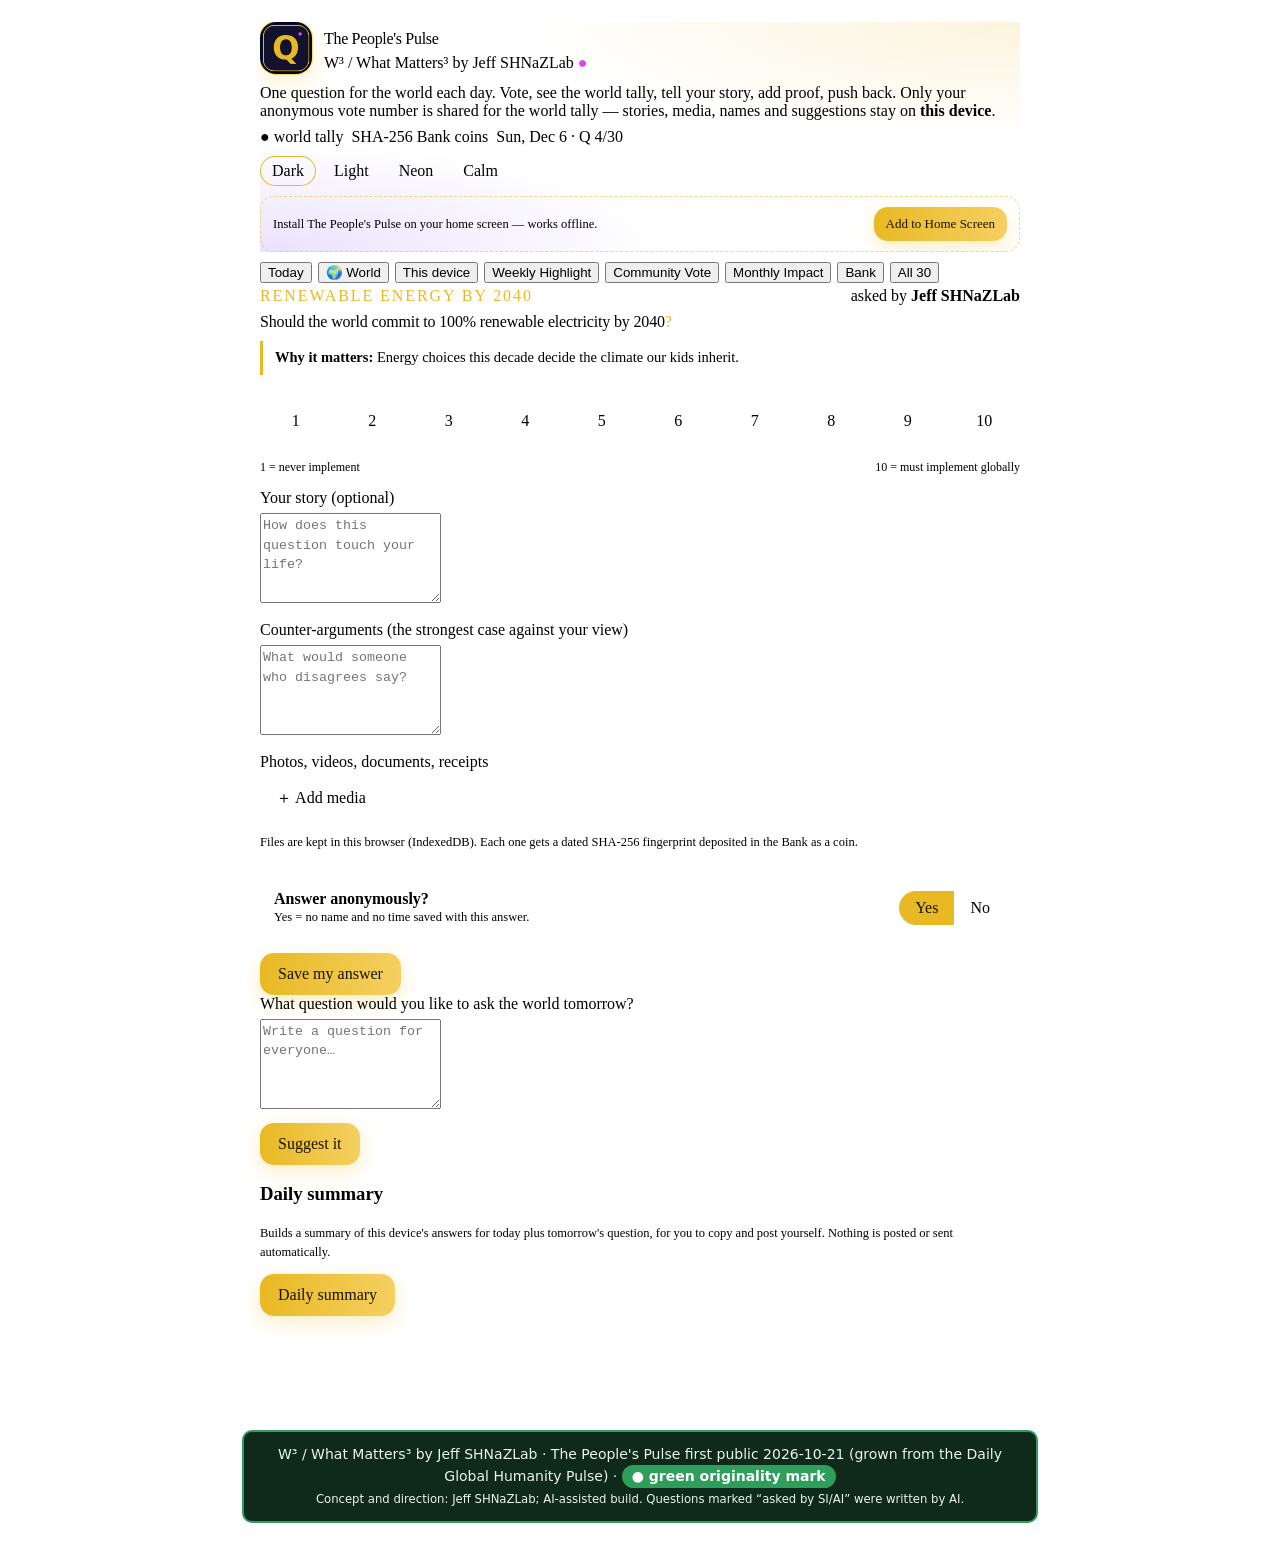
==== index.html @ b478ff00 "The People's Pulse: installable PWA grown add-only from Daily Pulse; World tally via pulse-sync.js; " ====
<!doctype html><html lang="en"><head><meta charset="utf-8"><meta name="viewport" content="width=device-width,initial-scale=1,viewport-fit=cover">
<title>The People's Pulse — W³ / What Matters³ by Jeff SHNaZLab</title>
<meta name="description" content="The People's Pulse: one question for the world each day. Vote, see the shared world tally, tell your story. W³ / What Matters³ by Jeff SHNaZLab.">
<meta name="author" content="Jeff SHNaZLab"><meta name="theme-color" content="#07071a"><!-- TH!Nk2 · JeffQ · © Jeff SHNaZLab · W³ -->
<link rel="icon" href="icon.svg" type="image/svg+xml"><link rel="manifest" href="manifest.json"><link rel="apple-touch-icon" href="icon-180.png"><meta name="apple-mobile-web-app-capable" content="yes"><meta name="mobile-web-app-capable" content="yes"><meta name="apple-mobile-web-app-title" content="People's Pulse"><meta name="apple-mobile-web-app-status-bar-style" content="black-translucent"><link rel="stylesheet" href="/shnaz.css">
<script type="application/ld+json">{"@context":"https://schema.org","@type":"CreativeWork","name":"The People's Pulse","isBasedOn":"https://shnazlab2-alt.github.io/what-matters/daily-pulse/","isPartOf":{"@type":"CreativeWork","name":"What Matters (WMQ) / W³","url":"https://shnazlab2-alt.github.io/what-matters/"},"author":{"@type":"Person","name":"Jeff SHNaZLab"},"dateCreated":"2026-10-21","url":"https://shnazlab2-alt.github.io/peoples-pulse/","description":"Concept and direction: Jeff SHNaZLab; AI-assisted build."}</script>
<style>
main{max-width:760px;margin:0 auto;padding:14px 14px 90px}
.hero h1{font:900 30px/1.08 var(--sz-font);margin:6px 0 6px;letter-spacing:-.02em}
.tabs{display:flex;gap:6px;overflow-x:auto;scrollbar-width:none;margin:10px 0 2px;padding-bottom:2px}.tabs::-webkit-scrollbar{display:none}
.tabs button{flex:none}
.qtitle{font:800 13px/1.2 var(--sz-font);letter-spacing:.12em;text-transform:uppercase;color:#E8B923}
.qmain{font:800 22px/1.25 var(--sz-font);margin:8px 0 10px;letter-spacing:-.01em}
.why{border-left:3px solid #E8B923;padding:6px 0 6px 12px;margin:10px 0;color:var(--sz-mu);font-size:14.5px;line-height:1.5}
html[data-sz-theme=light] .qtitle{color:#9a7400}
.who{font:700 11.5px var(--sz-font);color:var(--sz-mu)}.who b{color:var(--sz-pk)}
.opts{display:grid;gap:8px;margin:10px 0}
.opt{display:flex;align-items:center;gap:10px;width:100%;text-align:left;padding:13px 14px;border-radius:14px;border:1px solid var(--sz-line);background:var(--sz-input);color:var(--sz-tx);font:700 15px var(--sz-font);cursor:pointer}
.opt .dot{width:14px;height:14px;border-radius:50%;border:2px solid var(--sz-mu);flex:none}
.opt.sel{border-color:#E8B923;box-shadow:0 0 0 1px #E8B923 inset}.opt.sel .dot{background:#E8B923;border-color:#E8B923}
.scale{display:grid;grid-template-columns:repeat(10,1fr);gap:5px;margin:10px 0 4px}
.scale button{aspect-ratio:1;border-radius:11px;border:1px solid var(--sz-line);background:var(--sz-input);color:var(--sz-tx);font:800 15px var(--sz-font);cursor:pointer;padding:0}
.scale button.sel{background:#E8B923;color:#1a1200;border-color:#E8B923}
.ends{display:flex;justify-content:space-between;font-size:12px;color:var(--sz-mu)}
label.lb{display:block;font:700 13px var(--sz-font);margin:14px 0 6px}
textarea.sz-input{min-height:84px;resize:vertical;line-height:1.45}
.gold{display:inline-block;border:0;border-radius:14px;padding:12px 18px;font:800 15px var(--sz-font);color:#1a1200;background:linear-gradient(90deg,#E8B923,#f5d061);box-shadow:0 6px 20px rgba(232,185,35,.28);cursor:pointer}
.ghost{display:inline-block;border-radius:14px;padding:11px 16px;font:700 14px var(--sz-font);color:var(--sz-tx);background:rgba(255,255,255,.05);border:1px solid var(--sz-line);cursor:pointer}
.row{display:flex;gap:8px;flex-wrap:wrap;align-items:center}
.tog{display:flex;align-items:center;justify-content:space-between;gap:12px;padding:12px 14px;border:1px solid var(--sz-line);border-radius:14px;background:var(--sz-input);margin-top:14px}
.sw{display:inline-flex;border:1px solid var(--sz-line);border-radius:999px;overflow:hidden}.sw button{border:0;background:transparent;color:var(--sz-mu);padding:8px 16px;font:800 13px var(--sz-font);cursor:pointer}.sw button.on{background:#E8B923;color:#1a1200}
.stat{display:grid;grid-template-columns:repeat(2,1fr);gap:10px}.stat .s{background:var(--sz-input);border:1px solid var(--sz-line);border-radius:14px;padding:12px}
.stat .n{font:900 28px/1 var(--sz-font)}.stat .l{font-size:12px;color:var(--sz-mu);margin-top:4px}
.bar{height:10px;border-radius:99px;background:rgba(127,127,160,.18);overflow:hidden}.bar i{display:block;height:100%;background:linear-gradient(90deg,#8b5cf6,#E8B923)}
.media{display:grid;grid-template-columns:repeat(3,1fr);gap:8px;margin-top:10px}.media .m{position:relative;border:1px solid var(--sz-line);border-radius:12px;overflow:hidden;background:var(--sz-input);aspect-ratio:1;display:grid;place-items:center;font-size:12px;text-align:center;padding:4px}
.media img,.media video{width:100%;height:100%;object-fit:cover}.media .h{position:absolute;left:0;right:0;bottom:0;background:rgba(0,0,0,.66);color:#fff;font:10px ui-monospace,monospace;padding:3px}
.list{list-style:none;padding:0;margin:8px 0}.list li{padding:10px 0;border-bottom:1px solid var(--sz-line);font-size:14px;line-height:1.45}
.mono{font:12px ui-monospace,SFMono-Regular,Menlo,monospace;word-break:break-all}
.note{font-size:12.5px;color:var(--sz-mu);line-height:1.5}
.ok{color:var(--sz-ok);font-weight:700}
.warnbox{border:1px solid var(--sz-warn);color:var(--sz-warn);border-radius:12px;padding:8px 12px;font-size:13px}
pre.sum{white-space:pre-wrap;background:var(--sz-input);border:1px solid var(--sz-line);border-radius:14px;padding:12px;font:13px/1.5 ui-monospace,monospace;max-height:320px;overflow:auto}
.hidden{display:none}
/* People's Pulse polish */
body.sz{-webkit-tap-highlight-color:transparent}
.pp-hero{position:relative;overflow:hidden;background:radial-gradient(120% 90% at 100% 0%,rgba(232,185,35,.16),transparent 55%),radial-gradient(90% 80% at 0% 100%,rgba(139,92,246,.18),transparent 60%),var(--sz-card,rgba(255,255,255,.04))}
.pp-brand{display:flex;align-items:center;gap:12px}.pp-logo{width:52px;height:52px;border-radius:16px;flex:none;box-shadow:0 0 0 1px rgba(232,185,35,.5),0 8px 26px rgba(232,185,35,.22)}
.pp-title{font:900 30px/1.05 var(--sz-font);margin:0;letter-spacing:-.02em}.pp-title .q{color:#E8B923}
.pp-credit{font:700 12px/1.3 var(--sz-font);color:var(--sz-mu);margin-top:4px}.pp-credit .acc{color:#d946ef}
.themes{display:flex;gap:6px;flex-wrap:wrap;margin-top:10px}.themes button{border:1px solid var(--sz-line);background:var(--sz-input);color:var(--sz-tx);border-radius:999px;padding:6px 12px;font:700 12.5px var(--sz-font);cursor:pointer}.themes button.on{border-color:#E8B923;box-shadow:0 0 0 1px #E8B923 inset}
.inst{display:flex;gap:10px;align-items:center;justify-content:space-between;border:1px dashed rgba(232,185,35,.55);border-radius:14px;padding:10px 12px;margin-top:10px}
.gbar{margin:8px 0}.gbar .lab{display:flex;justify-content:space-between;font:700 13px var(--sz-font);margin-bottom:4px}.gbar .bar i{background:#E8B923}.gbar.me .lab b::after{content:" · you";color:var(--sz-ok)}
.src{display:inline-block;font:700 11px var(--sz-font);padding:2px 8px;border-radius:99px;border:1px solid var(--sz-line)}.src.g{color:var(--sz-ok);border-color:var(--sz-ok)}.src.w{color:var(--sz-warn);border-color:var(--sz-warn)}
.gold{transition:transform .08s}.gold:active{transform:scale(.97)}
@media (max-width:420px){.pp-title{font-size:26px}.qmain{font-size:20px}main{padding:10px 10px 96px}}
@media print{.sz-nav,.tabs,.sz-fab,button,.noprint{display:none!important}body{background:#fff!important;color:#000}}
</style></head><body class="sz"><script src="/shnaz-nav.js"></script><script src="pulse-sync.js"></script>
<main>
<header class="hero sz-card pp-hero"><div class="pp-brand"><img class="pp-logo" src="icon-192.png" alt="" width="52" height="52"><div><h1 class="pp-title">The People's Pulse</h1><div class="pp-credit">W³ / What Matters³ by Jeff SHNaZLab<span class="acc"> ●</span></div></div></div>
<p class="sz-mut" style="margin:10px 0 0">One question for the world each day. Vote, see the world tally, tell your story, add proof, push back. Only your anonymous vote number is shared for the world tally — stories, media, names and suggestions stay on <b>this device</b>.</p>
<div class="row" style="margin-top:8px"><span class="sz-pill g" id="syncPill">● world tally</span><span class="sz-pill">SHA-256 Bank coins</span><span class="sz-pill" id="dayPill"></span></div>
<div class="themes" id="themes" aria-label="Theme"><button data-t="dark">Dark</button><button data-t="light">Light</button><button data-t="neon">Neon</button><button data-t="calm">Calm</button></div>
<div class="inst hidden" id="inst"><span class="note" id="instTxt">Install The People's Pulse on your home screen — works offline.</span><button class="gold" id="instBtn" style="padding:9px 12px;white-space:nowrap;font-size:13px">Add to Home Screen</button></div></header>

<div class="tabs" role="tablist" id="tabs">
<button class="sz-pill on" data-v="today">Today</button><button class="sz-pill" data-v="world">🌍 World</button><button class="sz-pill" data-v="results">This device</button><button class="sz-pill" data-v="weekly">Weekly Highlight</button><button class="sz-pill" data-v="community">Community Vote</button><button class="sz-pill" data-v="monthly">Monthly Impact</button><button class="sz-pill" data-v="bank">Bank</button><button class="sz-pill" data-v="all">All 30</button>
</div>

<div id="v-today">
<section class="sz-card" id="qcard"></section>
<section class="sz-card">
<label class="lb" for="story">Your story <span class="sz-mut">(optional)</span></label>
<textarea id="story" class="sz-input" placeholder="How does this question touch your life?"></textarea>
<label class="lb" for="counter">Counter-arguments <span class="sz-mut">(the strongest case against your view)</span></label>
<textarea id="counter" class="sz-input" placeholder="What would someone who disagrees say?"></textarea>
<label class="lb">Photos, videos, documents, receipts</label>
<label class="ghost" for="file" style="display:inline-block">＋ Add media</label><input id="file" type="file" multiple accept="image/*,video/*,application/pdf,.doc,.docx,.txt,.csv" class="hidden">
<p class="note">Files are kept in this browser (IndexedDB). Each one gets a dated SHA-256 fingerprint deposited in the Bank as a coin.</p>
<div class="media" id="media"></div>
<div class="tog"><div><b>Answer anonymously?</b><div class="note">Yes = no name and no time saved with this answer.</div></div><div class="sw" id="anon"><button data-a="yes">Yes</button><button data-a="no">No</button></div></div>
<div class="row" style="margin-top:14px"><button class="gold" id="save">Save my answer</button><span id="saved" class="note"></span></div>
</section>
<section class="sz-card">
<label class="lb" for="sugg" style="margin-top:0">What question would you like to ask the world tomorrow?</label>
<textarea id="sugg" class="sz-input" placeholder="Write a question for everyone…"></textarea>
<div class="row" style="margin-top:10px"><button class="gold" id="addSugg">Suggest it</button><span class="note" id="suggMsg"></span></div>
</section>
<section class="sz-card"><h3>Daily summary</h3><p class="note">Builds a summary of this device's answers for today plus tomorrow's question, for you to copy and post yourself. Nothing is posted or sent automatically.</p>
<button class="gold" id="sumBtn">Daily summary</button><div id="sumOut"></div></section>
</div>

<div id="v-world" class="hidden"><section class="sz-card"><div class="sz-kicker">World tally · shared across devices</div><h2 id="wTitle">Today's world vote</h2><div id="wOut"><p class="note">Loading…</p></div><div class="row" style="margin-top:10px"><button class="ghost" id="wRefresh">Refresh</button><span class="note" id="wNote"></span></div>
<p class="note" style="margin-top:10px">How it works: when you save, one anonymous +1 is added to your choice's public counter (the first answer per day on this device counts). No account, no name, no text leaves your device. Public counters can't be undone and could be gamed, so treat this as a pulse, not an official poll.</p></section></div>
<div id="v-results" class="hidden"><section class="sz-card"><div class="sz-kicker">Analytics · this device only</div><h2>Today on this device</h2><div id="res"></div></section></div>
<div id="v-weekly" class="hidden"><section class="sz-card"><div class="sz-kicker">Weekly Highlight · this device</div><h2>Last 7 days</h2><div id="wk"></div></section></div>
<div id="v-community" class="hidden"><section class="sz-card"><div class="sz-kicker">Community Vote · this device</div><h2>Submitted questions</h2><p class="note">Up-vote the suggestions you'd most like to see asked. Votes are counted on this device only.</p><ul class="list" id="cv"></ul></section></div>
<div id="v-monthly" class="hidden"><section class="sz-card"><div class="sz-kicker">Monthly Impact Report · this device</div><h2 id="moTitle"></h2><div id="mo"></div><div class="row noprint" style="margin-top:12px"><button class="gold" id="printMo">Export printable page</button></div></section></div>
<div id="v-bank" class="hidden"><section class="sz-card"><div class="sz-kicker">Bank · Daily Pulse coins</div><h2>Your deposits</h2><p class="note">Every saved answer, suggestion and upload is a dated, SHA-256 hash-chained coin on this device.</p><div class="row"><button class="ghost" id="verify">Verify chain</button><span id="vres" class="note"></span></div><div id="bankEl" style="margin-top:10px"></div></section></div>
<div id="v-all" class="hidden"><section class="sz-card"><div class="sz-kicker">Question bank · 30</div><h2>All daily questions</h2><p class="note">One per day, rotating by date.</p><ol id="allq" style="padding-left:20px;line-height:1.5"></ol></section></div>
</main>
<footer class="authorship-stamp" style="margin:24px auto;max-width:760px;padding:12px 16px;border:2px solid #2e9e5b;border-radius:10px;background:#0f2a1a;color:#e8f5ec;font:14px/1.5 system-ui,sans-serif;text-align:center">W³ / What Matters³ by Jeff SHNaZLab · The People's Pulse first public 2026-10-21 (grown from the Daily Global Humanity Pulse) · <span style="display:inline-block;background:#2e9e5b;color:#fff;border-radius:999px;padding:1px 10px;font-weight:700">● green originality mark</span><br><small>Concept and direction: Jeff SHNaZLab; AI-assisted build. Questions marked “asked by SI/AI” were written by AI.</small></footer>
<script>
(function(){"use strict";
var J="Jeff SHNaZLab",AI="SI/AI",MC="mc",SC="scale",OPEN="open";
var FIVE=["Strongly Support","Support","Neutral","Oppose","Strongly Oppose"];
function q(t,m,w,type,by,opts){return{t:t,m:m,w:w,type:type||MC,by:by||J,opts:opts}}
var Q=[
q("Universal Basic Income","Should every adult receive a basic income, no strings attached?","It would change how people survive automation, care work and hard times."),
q("Global Education Standard","Should there be a shared global minimum standard for what every child learns?","Where you are born still decides what you get to learn.",SC),
q("AI Governance","Should powerful AI systems require a license and a working kill switch?","Rules set now shape who controls the most powerful tools ever made."),
q("Renewable Energy by 2040","Should the world commit to 100% renewable electricity by 2040?","Energy choices this decade decide the climate our kids inherit.",SC),
q("Mental Health as a Human Right","Should mental health care be recognized as a human right?","Most people who need help still can't get it."),
q("Free Speech Limits","What rule should govern speech online?","Speech rules decide who gets heard and who gets hurt.",MC,J,["Minimal limits","Harm-based rules","Platform accountability"]),
q("Longevity Research","Should governments fund research to slow human aging?","Longer, healthier lives raise questions about fairness and who benefits.",SC),
q("Global Carbon Tax","Should there be one global price on carbon emissions?","A shared price could stop pollution from simply moving elsewhere."),
q("6-month Parental Leave","Should every new parent get 6 months of paid leave?","The first months shape a child's health and a family's stability.",SC),
q("Digital Privacy","Should people legally own the data they create?","Your data is worth money — usually to someone else."),
q("Universal Healthcare","Should healthcare be guaranteed to every person?","Medical bills remain a leading cause of financial ruin.",SC),
q("Ethical Meat Alternatives","Should governments support plant-based and cultivated meat?","Food systems touch climate, animals and health at once."),
q("Voting Age 16","Should 16-year-olds vote, with secure online voting available?","Young people live longest with today's decisions.",SC),
q("1% GDP to Space","Should nations spend 1% of GDP on space exploration?","Space spending competes with needs on Earth — and creates new ones."),
q("4-day Workweek","Should the standard workweek be 4 days?","Time is the one thing nobody can earn back.",SC),
q("Gender & Opportunity","What is the biggest barrier to equal opportunity where you live?","Barriers look different everywhere; naming them is the first step.",OPEN),
q("50% Ocean Protection","Should half of the world's oceans be fully protected?","Oceans feed billions and absorb much of our heat.",SC),
q("Personal Data Inheritance","Should your accounts and data pass to your heirs like property?","Our digital lives outlast us, often locked away."),
q("1-year Community Service","Should every young adult do one year of community service?","Shared service could build trust across divides.",SC),
q("Real-time Leadership Transparency","Should leaders' meetings, money and decisions be public in real time?","Trust in leaders depends on seeing what they do."),
q("Nuclear vs Renewables","Should nuclear power be part of the clean-energy plan alongside renewables?","Low-carbon power must be both reliable and safe.",SC,AI),
q("CRISPR Ethics","Should editing human embryos to prevent disease be allowed?","Gene editing could end inherited illness — or redefine what is normal.",MC,AI),
q("Global Minimum Wage","Should there be a global minimum wage, adjusted for local cost of living?","Billions work full time and still live in poverty.",SC,AI),
q("Algorithmic Bias","Should algorithms that decide jobs, loans or bail be independently audited?","Hidden bias in code can affect millions of lives at once.",MC,AI),
q("Universal Language Learning","Should every child learn a second language, including a shared world language?","Language can be a bridge or a wall.",SC,AI),
q("Right to Disconnect","Should workers have a legal right to ignore work messages after hours?","Always-on work blurs the line between job and life.",MC,AI),
q("Animal Rights & Factory Farming","Should factory farming be phased out?","Billions of animals live in industrial conditions every year.",SC,AI),
q("Water Rights","Should clean water be a protected right that cannot be privatized?","Water scarcity is rising as populations and heat grow.",MC,AI),
q("Elderly Care","Should every elder be guaranteed dignified, affordable care?","The world is aging faster than care systems are growing.",SC,AI),
q("Peace Education","Should conflict resolution and peace skills be taught in every school?","Peace is a skill that can be learned, not only a treaty.",MC,AI)
];
window.SZPulse={QUESTIONS:Q};
function pad(n){return String(n).padStart(2,"0")}
function dkey(d){d=d||new Date();return d.getFullYear()+"-"+pad(d.getMonth()+1)+"-"+pad(d.getDate())}
function dnum(k){var p=k.split("-");return Math.floor(Date.UTC(+p[0],p[1]-1,+p[2])/864e5)}
function qFor(k){return dnum(k)%Q.length}
function addDays(k,n){var p=k.split("-"),d=new Date(+p[0],p[1]-1,+p[2]+n);return dkey(d)}
var TODAY=dkey(),QI=qFor(TODAY),CQ=Q[QI];
var $=function(s){return document.getElementById(s)};
function esc(s){return String(s==null?"":s).replace(/[&<>"']/g,function(c){return{"&":"&amp;","<":"&lt;",">":"&gt;",'"':"&quot;","'":"&#39;"}[c]})}
var LS="sz-pulse-v1";
function load(){try{return JSON.parse(localStorage.getItem(LS))||{}}catch(e){return{}}}
var S=load();S.answers=S.answers||{};S.sugg=S.sugg||[];S.cvotes=S.cvotes||{};
function save(){try{localStorage.setItem(LS,JSON.stringify(S))}catch(e){}}
var bankChain=null;function bank(){if(!bankChain&&window.SHNBank)bankChain=SHNBank.chain("daily-pulse");return bankChain}
function deposit(type,data){var c=bank();return c?c.append(type,data):Promise.resolve(null)}
/* IndexedDB media */
var dbp=null;function db(){if(dbp)return dbp;dbp=new Promise(function(res,rej){var r=indexedDB.open("sz-pulse-media",1);r.onupgradeneeded=function(){r.result.createObjectStore("files",{keyPath:"id"})};r.onsuccess=function(){res(r.result)};r.onerror=function(){rej(r.error)}});return dbp}
function idb(mode,fn){return db().then(function(d){return new Promise(function(res,rej){var t=d.transaction("files",mode),s=t.objectStore("files"),out=fn(s);t.oncomplete=function(){res(out&&out.result!==undefined?out.result:out)};t.onerror=function(){rej(t.error)}})})}
function allMedia(){return idb("readonly",function(s){return s.getAll()})}
function hex(buf){return Array.prototype.map.call(new Uint8Array(buf),function(b){return b.toString(16).padStart(2,"0")}).join("")}
/* draft state */
var A=S.answers[TODAY]||{};var choice=A.choice!=null?A.choice:null,anon=A.anon!=null?A.anon:true;
function renderQ(){var c=$("qcard"),h='<div class="row" style="justify-content:space-between"><span class="qtitle">'+esc(CQ.t)+'</span><span class="who">asked by <b>'+esc(CQ.by)+'</b></span></div>'+
'<div class="qmain">'+esc(CQ.m).replace(/\?$/,'<span class="sz-q" style="color:#E8B923">?</span>')+'</div><div class="why"><b>Why it matters:</b> '+esc(CQ.w)+'</div>';
if(CQ.type===SC){h+='<div class="scale">';for(var i=1;i<=10;i++)h+='<button data-c="'+i+'" class="'+(choice===i?"sel":"")+'" aria-label="'+i+'">'+i+'</button>';h+='</div><div class="ends"><span>1 = never implement</span><span>10 = must implement globally</span></div>'}
else if(CQ.type===OPEN){h+='<label class="lb" for="openA">Your answer</label><textarea id="openA" class="sz-input" placeholder="Answer in your own words…">'+esc(typeof choice==="string"?choice:"")+'</textarea>'}
else{var o=CQ.opts||FIVE;h+='<div class="opts">'+o.map(function(x,i){return'<button class="opt'+(choice===i?" sel":"")+'" data-c="'+i+'"><span class="dot"></span>'+esc(x)+'</button>'}).join("")+'</div>'}
if(A.saved)h+='<p class="note"><span class="ok">✓ Answered</span> on this device'+(A.anon?" (anonymous)":"")+'.</p>';
c.innerHTML=h;
c.querySelectorAll("[data-c]").forEach(function(b){b.onclick=function(){choice=+b.dataset.c;renderQ()}});
}
function renderAnon(){$("anon").querySelectorAll("button").forEach(function(b){b.classList.toggle("on",(b.dataset.a==="yes")===anon)})}
$("anon").onclick=function(e){var b=e.target.closest("button");if(!b)return;anon=b.dataset.a==="yes";renderAnon()};
$("story").value=A.story||"";$("counter").value=A.counter||"";
$("save").onclick=function(){if(CQ.type===OPEN){var t=$("openA").value.trim();choice=t||null}
if(choice==null){$("saved").innerHTML='<span class="sz-warn-tx">Pick an answer first.</span>';return}
var rec={q:QI,choice:choice,story:$("story").value.trim(),counter:$("counter").value.trim(),anon:anon,saved:true};if(!anon)rec.at=new Date().toISOString();
S.answers[TODAY]=rec;A=rec;save();
deposit("pulse.answer",{date:TODAY,question:CQ.t,answer:label(CQ,choice),story:rec.story?1:0,counter:rec.counter?1:0,anonymous:anon}).then(function(){$("saved").innerHTML='<span class="ok">✓ Saved and deposited in the Bank</span>';renderQ();worldCount(rec)})};
function ckey(c){return CQ.type===OPEN?"open":"c"+c}
function base(){return "d"+TODAY.replace(/-/g,"")+"-q"+QI}
function worldCount(rec){if(!window.PulseSync||rec.synced)return;rec.synced=true;save();
Promise.all([PulseSync.hit(base()+"-"+ckey(rec.choice)),PulseSync.hit(base()+"-n")]).then(function(r){var g=r[0].global;$("saved").innerHTML+=g?' <span class="ok">· counted in the world tally</span>':' <span class="sz-warn-tx">· offline: world vote queued, will send when online</span>';deposit("pulse.worldVote",{date:TODAY,question:CQ.t,answer:label(CQ,rec.choice),global:g,queued:!g})})}
function renderWorld(){var o=CQ.type===SC?[1,2,3,4,5,6,7,8,9,10]:CQ.type===OPEN?[]:(CQ.opts||FIVE).map(function(_,i){return i});
$("wTitle").textContent=CQ.t+" — world vote";if(!window.PulseSync){$("wOut").innerHTML='<p class="warnbox">Sync module not loaded.</p>';return}
var keys=o.map(function(c){return base()+"-c"+c});keys.push(base()+"-n");if(CQ.type===OPEN)keys.unshift(base()+"-open");
PulseSync.getMany(keys).then(function(r){var v=r.values,n=v[v.length-1],mine=S.answers[TODAY],h="";
h+='<p><span class="src '+(r.global?'g">● global tally':'w">● on-device fallback (world tally unreachable)')+'</span> <b>'+n+'</b> '+(n===1?"vote":"votes")+' today</p>';
if(CQ.type===OPEN)h+='<p class="note">Open question: the world tally counts answers; the words stay with each person.</p>';
else{var tot=o.reduce(function(a,_,i){return a+v[i]},0);var lab=CQ.type===SC?function(c){return c+"/10"}:function(c){return(CQ.opts||FIVE)[c]};
h+=o.map(function(c,i){var pc=tot?Math.round(100*v[i]/tot):0;return'<div class="gbar'+(mine&&mine.choice===c?" me":"")+'"><div class="lab"><b>'+esc(lab(c))+'</b><span>'+v[i]+' · '+pc+'%</span></div><div class="bar"><i style="width:'+pc+'%"></i></div></div>'}).join("");
if(CQ.type===SC&&tot){var sm=o.reduce(function(a,c,i){return a+c*v[i]},0);h+='<p>World average: <b>'+(sm/tot).toFixed(1)+'</b> / 10</p>'}}
if(!mine)h+='<p class="note">You haven\'t voted today — your vote is added when you save on the Today tab.</p>';
$("wOut").innerHTML=h;var pd=PulseSync.pending();$("wNote").textContent=(pd?pd+" vote(s) waiting to send · ":"")+"Source: "+PulseSync.label;syncPill(r.global)})}
function syncPill(g){var p=$("syncPill");p.textContent=g?"● world tally live":"● on-device (offline)";p.className="sz-pill "+(g?"g":"")}
$("wRefresh").onclick=function(){PulseSync.flush().then(renderWorld)};
function label(qq,c){if(qq.type===SC)return c+"/10";if(qq.type===OPEN)return"open answer";return(qq.opts||FIVE)[c]}
/* media */
$("file").onchange=function(){var fs=[].slice.call(this.files);this.value="";fs.reduce(function(p,f){return p.then(function(){return f.arrayBuffer().then(function(buf){return crypto.subtle.digest("SHA-256",buf).then(function(h){var sha=hex(h),id=Date.now()+"-"+Math.random().toString(36).slice(2,7),rec={id:id,date:TODAY,name:f.name,type:f.type,size:f.size,sha256:sha,blob:new Blob([buf],{type:f.type})};
return idb("readwrite",function(s){s.put(rec)}).then(function(){return deposit("pulse.media",{date:TODAY,name:f.name,type:f.type||"file",size:f.size,sha256:sha})})})})})},Promise.resolve()).then(renderMedia)};
var urls=[];function renderMedia(){urls.forEach(URL.revokeObjectURL);urls=[];allMedia().then(function(list){var t=list.filter(function(m){return m.date===TODAY});
$("media").innerHTML=t.map(function(m){var u=URL.createObjectURL(m.blob);urls.push(u);var inner=/^image\//.test(m.type)?'<img src="'+u+'" alt="">':/^video\//.test(m.type)?'<video src="'+u+'" muted playsinline></video>':'<div>📄<br>'+esc(m.name)+'</div>';return'<div class="m">'+inner+'<div class="h">'+m.sha256.slice(0,12)+'…</div></div>'}).join("")}).catch(function(){$("media").innerHTML='<p class="warnbox">This browser blocked on-device storage, so media can\'t be kept here.</p>'})}
/* suggestions */
$("addSugg").onclick=function(){var t=$("sugg").value.trim();if(!t){$("suggMsg").innerHTML='<span class="sz-warn-tx">Write a question first.</span>';return}
var s={id:Date.now().toString(36),text:t,date:TODAY};S.sugg.push(s);save();$("sugg").value="";deposit("pulse.suggestion",{date:TODAY,text:t}).then(function(){$("suggMsg").innerHTML='<span class="ok">✓ Added to Community Vote</span>'})};
/* stats */
function stats(keys){var n=0,sup=0,sum=0,sc=0,st=0,cn=0;keys.forEach(function(k){var a=S.answers[k];if(!a)return;n++;var qq=Q[a.q];if(qq.type===SC){sum+=a.choice;sc++;if(a.choice>=6)sup++}else if(qq.type===MC&&!qq.opts){if(a.choice<=1)sup++}if(a.story)st++;if(a.counter)cn++});return{n:n,sup:sup,avg:sc?(sum/sc).toFixed(1):"—",sc:sc,st:st,cn:cn}}
function mediaCount(keys){return allMedia().then(function(l){return l.filter(function(m){return keys.indexOf(m.date)>=0}).length}).catch(function(){return 0})}
function statGrid(s,m,sg,period){var pct=s.n?Math.round(100*s.sup/s.n)+"%":"—";return'<div class="stat"><div class="s"><div class="n">'+pct+'</div><div class="l">support ('+period+', this device)</div></div><div class="s"><div class="n">'+s.avg+'</div><div class="l">average 1–10 score</div></div><div class="s"><div class="n">'+s.st+'</div><div class="l">stories</div></div><div class="s"><div class="n">'+m+'</div><div class="l">media uploads</div></div><div class="s"><div class="n">'+sg+'</div><div class="l">question suggestions</div></div><div class="s"><div class="n">'+s.cn+'</div><div class="l">counter-arguments</div></div></div>'}
function empty(){return'<p class="note">No answers on this device yet. These numbers only count what was entered here — there are no sample or invented figures.</p>'}
function renderResults(){var a=S.answers[TODAY];mediaCount([TODAY]).then(function(m){var sg=S.sugg.filter(function(x){return x.date===TODAY}).length;
var h=a?'<p>Your answer: <b>'+esc(label(Q[a.q],a.choice))+'</b> <span class="sz-pill g">answered</span></p>':empty();
$("res").innerHTML=h+statGrid(stats([TODAY]),m,sg,"today")+'<p class="note" style="margin-top:10px">Counts are from this device only. See the 🌍 World tab for the shared tally.</p>'})}
function lastN(n){var k=[];for(var i=0;i<n;i++)k.push(addDays(TODAY,-i));return k}
function renderWeekly(){var ks=lastN(7),answered=ks.filter(function(k){return S.answers[k]});mediaCount(ks).then(function(m){var sg=S.sugg.filter(function(x){return ks.indexOf(x.date)>=0}).length,h="";
if(!answered.length)h=empty();else{var best=answered.map(function(k){return S.answers[k]}).filter(function(a){return a.story}).sort(function(x,y){return y.story.length-x.story.length})[0];
h+='<ul class="list">'+answered.map(function(k){var a=S.answers[k];return'<li><b>'+k+'</b> · '+esc(Q[a.q].t)+' — '+esc(label(Q[a.q],a.choice))+'</li>'}).join("")+'</ul>';
if(best)h+='<div class="why"><b>Highlight story — '+esc(Q[best.q].t)+':</b> '+esc(best.story)+'</div>'}
$("wk").innerHTML=h+statGrid(stats(ks),m,sg,"7 days")})}
function renderCommunity(){var l=S.sugg.slice().sort(function(a,b){return(S.cvotes[b.id]||0)-(S.cvotes[a.id]||0)});
$("cv").innerHTML=l.length?l.map(function(s){return'<li class="row" style="justify-content:space-between;flex-wrap:nowrap"><span>'+esc(s.text)+'<br><span class="note">suggested '+s.date+'</span></span><button class="ghost" data-up="'+s.id+'">▲ '+(S.cvotes[s.id]||0)+'</button></li>'}).join(""):'<li class="note">No suggestions yet. Add one on the Today tab.</li>';
$("cv").querySelectorAll("[data-up]").forEach(function(b){b.onclick=function(){S.cvotes[b.dataset.up]=(S.cvotes[b.dataset.up]||0)+1;save();deposit("pulse.communityVote",{id:b.dataset.up});renderCommunity()}})}
function renderMonthly(){var p=TODAY.slice(0,7),ks=[];for(var i=0;i<31;i++){var k=addDays(p+"-01",i);if(k.slice(0,7)===p)ks.push(k)}
var name=new Date(TODAY+"T12:00").toLocaleString("en-US",{month:"long",year:"numeric"});$("moTitle").textContent=name;
mediaCount(ks).then(function(m){var sg=S.sugg.filter(function(x){return x.date.slice(0,7)===p}).length,ans=ks.filter(function(k){return S.answers[k]});
var h=statGrid(stats(ks),m,sg,"this month")+'<p style="margin-top:12px"><b>'+ans.length+'</b> of '+ks.length+' days answered on this device.</p><div class="bar"><i style="width:'+Math.round(100*ans.length/ks.length)+'%"></i></div>';
if(ans.length)h+='<ul class="list">'+ans.map(function(k){var a=S.answers[k];return'<li><b>'+k+'</b> · '+esc(Q[a.q].t)+' — '+esc(label(Q[a.q],a.choice))+'</li>'}).join("")+'</ul>';else h+=empty();
$("mo").innerHTML=h+'<p class="note">Monthly Impact Report · The People&#39;s Pulse · W³ / What Matters³ by Jeff SHNaZLab · figures from this device only.</p>'})}
$("printMo").onclick=function(){var w=window.open("","_blank");if(!w){window.print();return}w.document.write('<!doctype html><meta charset="utf-8"><title>Monthly Impact Report</title><style>body{font:15px/1.5 system-ui,sans-serif;max-width:720px;margin:30px auto;padding:0 16px;color:#111}.stat{display:grid;grid-template-columns:repeat(3,1fr);gap:10px}.s{border:1px solid #ccc;border-radius:10px;padding:10px}.n{font:800 24px system-ui}.l,.note{color:#555;font-size:12px}.bar{height:10px;background:#eee;border-radius:9px;overflow:hidden}.bar i{display:block;height:100%;background:#E8B923}ul{padding-left:18px}.sz-pill{display:none}</style><h1>Monthly Impact Report — '+esc($("moTitle").textContent)+'</h1><p>The People\'s Pulse (this device)</p>'+$("mo").innerHTML);w.document.close();w.focus();setTimeout(function(){w.print()},300)};
function renderBank(){var c=bank(),el=$("bankEl");if(!c){el.innerHTML='<p class="note">Bank is loading…</p>';return}if(!c.records.length){el.innerHTML='<p class="note">No coins yet.</p>';return}
el.innerHTML='<ul class="list">'+c.records.slice().reverse().map(function(r){var d=r.data||{};return'<li><b>#'+r.seq+' '+esc(r.type.replace("pulse.",""))+'</b> · '+esc(new Date(r.ts).toLocaleString("en-US",{timeZone:"America/Denver",dateStyle:"medium",timeStyle:"short"}))+' MT'+(d.name?' · '+esc(d.name):"")+(d.sha256?'<div class="mono">file SHA-256 '+d.sha256+'</div>':"")+'<div class="mono sz-mut">coin '+r.hash+'</div></li>'}).join("")+'</ul>'}
$("verify").onclick=function(){var c=bank();if(!c)return;c.verify().then(function(r){$("vres").innerHTML=r.ok?'<span class="ok">✓ chain intact ('+r.n+' coins)</span>':'<span class="sz-review">needs review — chain breaks at #'+r.at+'</span>'})};
function renderAll(){$("allq").innerHTML=Q.map(function(x,i){return'<li'+(i===QI?' style="color:#E8B923;font-weight:700"':"")+'><b>'+esc(x.t)+'</b> — '+esc(x.m)+' <span class="who">('+(x.type===SC?"1–10":x.type===OPEN?"open":"choice")+' · asked by '+esc(x.by)+')</span></li>'}).join("")}
/* summary */
$("sumBtn").onclick=function(){var a=S.answers[TODAY],s=stats([TODAY]),nk=addDays(TODAY,1),nq=Q[qFor(nk)];mediaCount([TODAY]).then(function(m){
var lines=["🌍 The People's Pulse — "+TODAY,"Today's question: "+CQ.t+" — "+CQ.m,"Why it matters: "+CQ.w,""];
if(a)lines.push("My answer: "+label(CQ,a.choice));else lines.push("My answer: (not answered yet)");
lines.push("This device: "+s.st+" story, "+m+" media, "+S.sugg.filter(function(x){return x.date===TODAY}).length+" suggestion(s).","","Tomorrow's question ("+nk+"): "+nq.t+" — "+nq.m+(nq.by===AI?" (asked by SI/AI)":""),"","Answer at https://shnazlab2-alt.github.io/peoples-pulse/","W³ / What Matters³ by Jeff SHNaZLab");
var txt=lines.join("\n");$("sumOut").innerHTML='<pre class="sum" id="sumTxt"></pre><button class="gold" id="copySum">Copy summary</button> <span class="note" id="copyMsg">Copy it and post it yourself — nothing is sent.</span>';$("sumTxt").textContent=txt;
$("copySum").onclick=function(){(navigator.clipboard?navigator.clipboard.writeText(txt):Promise.reject()).then(function(){$("copyMsg").innerHTML='<span class="ok">✓ Copied</span>'},function(){var r=document.createRange();r.selectNode($("sumTxt"));getSelection().removeAllRanges();getSelection().addRange(r);$("copyMsg").textContent="Selected — press copy."})}})};
/* tabs */
var R={today:function(){},world:renderWorld,results:renderResults,weekly:renderWeekly,community:renderCommunity,monthly:renderMonthly,bank:renderBank,all:renderAll};
function show(v){if(!R[v])v="today";document.querySelectorAll("#tabs button").forEach(function(b){b.classList.toggle("on",b.dataset.v===v)});Object.keys(R).forEach(function(k){$("v-"+k).classList.toggle("hidden",k!==v)});R[v]();if(location.hash.slice(1)!==v)history.replaceState(null,"","#"+v)}
$("tabs").onclick=function(e){var b=e.target.closest("button");if(b)show(b.dataset.v)};
$("dayPill").textContent=new Date(TODAY+"T12:00").toLocaleDateString("en-US",{weekday:"short",month:"short",day:"numeric"})+" · Q "+(QI+1)+"/30";
renderQ();renderAnon();renderMedia();show(location.hash.slice(1)||"today");
/* themes (shared with the whole SHNaZ Lab ecosystem via shnaz-nav.js) */
function paintThemes(){var t=window.SZTheme?SZTheme.get():"dark";$("themes").querySelectorAll("button").forEach(function(b){b.classList.toggle("on",b.dataset.t===t)})}
$("themes").onclick=function(e){var b=e.target.closest("button");if(b&&window.SZTheme){SZTheme.set(b.dataset.t);paintThemes()}};paintThemes();
/* retry an answer saved before the world tally existed or while offline */
if(A.saved&&!A.synced&&window.PulseSync)worldCount(A);if(window.PulseSync)PulseSync.flush();
/* install / Add to Home Screen */
var dp=null,standalone=matchMedia("(display-mode: standalone)").matches||navigator.standalone;
addEventListener("beforeinstallprompt",function(e){e.preventDefault();dp=e;if(!standalone)$("inst").classList.remove("hidden")});
$("instBtn").onclick=function(){if(dp){dp.prompt();dp.userChoice.then(function(){dp=null;$("inst").classList.add("hidden")})}};
if(!standalone&&/iphone|ipad|ipod/i.test(navigator.userAgent)){$("inst").classList.remove("hidden");$("instBtn").classList.add("hidden");$("instTxt").innerHTML="Install: tap Share <b>⬆︎</b>, then <b>Add to Home Screen</b>."}
addEventListener("appinstalled",function(){$("inst").classList.add("hidden")});
if("serviceWorker" in navigator)navigator.serviceWorker.register("sw.js",{scope:"./"}).catch(function(){});
})();
</script></body></html>
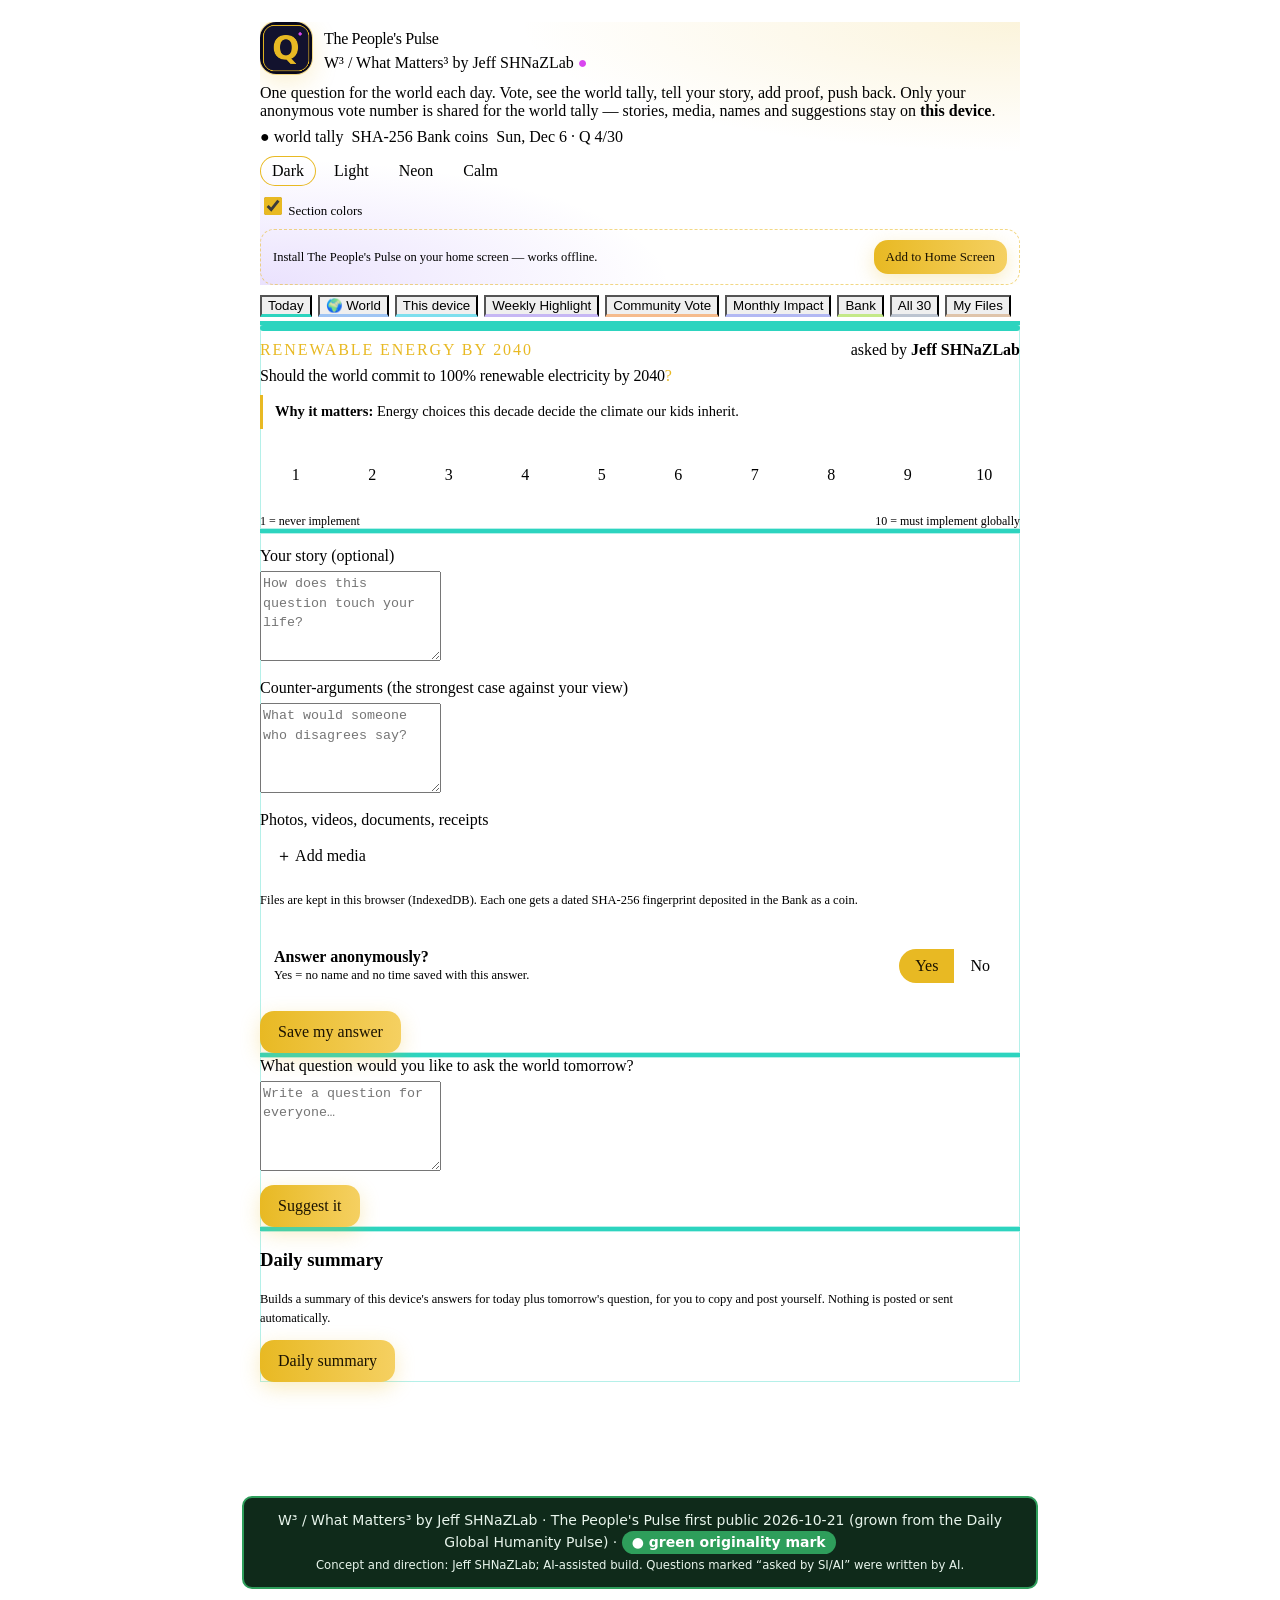
==== commit e157e1d0: "The People's Pulse: per-section colors + settings toggle, My Files evidence library (90 public-safe " ====
--- a/index.html
+++ b/index.html
@@ -54,16 +54,34 @@
 .gold{transition:transform .08s}.gold:active{transform:scale(.97)}
 @media (max-width:420px){.pp-title{font-size:26px}.qmain{font-size:20px}main{padding:10px 10px 96px}}
 @media print{.sz-nav,.tabs,.sz-fab,button,.noprint{display:none!important}body{background:#fff!important;color:#000}}
+
+/* Section colors (add-only 2026-10-23). Gold stays for the Q + primary buttons; amber=warning, green=answered, red=needs-review. */
+:root{--sec-today:#2dd4bf;--sec-world:#60a5fa;--sec-results:#22d3ee;--sec-bank:#a3e635;--sec-weekly:#a78bfa;--sec-community:#fb923c;--sec-monthly:#818cf8;--sec-all:#94a3b8;--sec-files:#d4a373}
+html[data-sz-theme=light]{--sec-today:#0f766e;--sec-world:#1d4ed8;--sec-results:#0e7490;--sec-bank:#4d7c0f;--sec-weekly:#6d28d9;--sec-community:#c2410c;--sec-monthly:#4338ca;--sec-all:#475569;--sec-files:#9a5b2a}
+html[data-sz-theme=neon]{--sec-today:#2ff5d8;--sec-world:#6cb6ff;--sec-results:#3be8ff;--sec-bank:#b6ff3b;--sec-weekly:#b99bff;--sec-community:#ffa04d;--sec-monthly:#9aa5ff;--sec-all:#b0bccc;--sec-files:#e6b585}
+body.sec-on [id^="v-"] .sz-card{border-top:4px solid var(--sec);box-shadow:inset 0 0 0 1px color-mix(in srgb,var(--sec) 35%,transparent)}
+body.sec-on [id^="v-"] .sz-kicker{color:var(--sec)}
+body.sec-on #tabs button[data-v]{border-bottom:3px solid color-mix(in srgb,var(--sec) 55%,transparent)}
+body.sec-on #tabs button[data-v].on{border-bottom-color:var(--sec)}
+body.sec-on .secband{display:block;height:6px;border-radius:6px;background:var(--sec);margin:0 0 10px}
+.secband{display:none}
+#v-today,[data-v=today]{--sec:var(--sec-today)}#v-world,[data-v=world]{--sec:var(--sec-world)}#v-results,[data-v=results]{--sec:var(--sec-results)}#v-bank,[data-v=bank]{--sec:var(--sec-bank)}#v-weekly,[data-v=weekly]{--sec:var(--sec-weekly)}#v-community,[data-v=community]{--sec:var(--sec-community)}#v-monthly,[data-v=monthly]{--sec:var(--sec-monthly)}#v-all,[data-v=all]{--sec:var(--sec-all)}#v-files,[data-v=files]{--sec:var(--sec-files)}
+.settings{display:flex;gap:8px;align-items:center;margin-top:8px;font-size:13px;color:var(--sz-mu)}.settings input{accent-color:#E8B923;width:18px;height:18px}
+.fl-tools{display:flex;gap:6px;flex-wrap:wrap;margin:8px 0}.fl-tools input,.fl-tools select{flex:1 1 140px;min-width:0;padding:9px;border-radius:10px;border:1px solid var(--sz-line);background:var(--sz-input);color:var(--sz-tx);font:14px var(--sz-font,inherit)}
+.fl-cat{margin:14px 0 4px;font-weight:800;color:var(--sec)}.fl-it{border:1px solid var(--sz-line);border-radius:12px;padding:10px;margin:6px 0;display:flex;gap:10px;align-items:flex-start}
+.fl-it img{width:64px;height:64px;object-fit:cover;border-radius:8px;flex:none}.fl-it .t{font-weight:700;word-break:break-word}.fl-it .m{font-size:12px;color:var(--sz-mu);word-break:break-all}
+.st{display:inline-block;font:800 10.5px/1 system-ui;padding:3px 6px;border-radius:6px;margin-right:4px;border:1px solid currentColor}.st.VERIFIED{color:var(--sz-ok,#22c55e)}.st.SECONDARY{color:var(--sec-world)}.st.CLAIMED{color:var(--sec-weekly)}.st.UNPROVEN{color:var(--sz-mu)}
 </style></head><body class="sz"><script src="/shnaz-nav.js"></script><script src="pulse-sync.js"></script>
 <main>
 <header class="hero sz-card pp-hero"><div class="pp-brand"><img class="pp-logo" src="icon-192.png" alt="" width="52" height="52"><div><h1 class="pp-title">The People's Pulse</h1><div class="pp-credit">W³ / What Matters³ by Jeff SHNaZLab<span class="acc"> ●</span></div></div></div>
 <p class="sz-mut" style="margin:10px 0 0">One question for the world each day. Vote, see the world tally, tell your story, add proof, push back. Only your anonymous vote number is shared for the world tally — stories, media, names and suggestions stay on <b>this device</b>.</p>
 <div class="row" style="margin-top:8px"><span class="sz-pill g" id="syncPill">● world tally</span><span class="sz-pill">SHA-256 Bank coins</span><span class="sz-pill" id="dayPill"></span></div>
 <div class="themes" id="themes" aria-label="Theme"><button data-t="dark">Dark</button><button data-t="light">Light</button><button data-t="neon">Neon</button><button data-t="calm">Calm</button></div>
+<div class="settings" id="settings"><label><input type="checkbox" id="secToggle" checked> Section colors</label></div>
 <div class="inst hidden" id="inst"><span class="note" id="instTxt">Install The People's Pulse on your home screen — works offline.</span><button class="gold" id="instBtn" style="padding:9px 12px;white-space:nowrap;font-size:13px">Add to Home Screen</button></div></header>
 
 <div class="tabs" role="tablist" id="tabs">
-<button class="sz-pill on" data-v="today">Today</button><button class="sz-pill" data-v="world">🌍 World</button><button class="sz-pill" data-v="results">This device</button><button class="sz-pill" data-v="weekly">Weekly Highlight</button><button class="sz-pill" data-v="community">Community Vote</button><button class="sz-pill" data-v="monthly">Monthly Impact</button><button class="sz-pill" data-v="bank">Bank</button><button class="sz-pill" data-v="all">All 30</button>
+<button class="sz-pill on" data-v="today">Today</button><button class="sz-pill" data-v="world">🌍 World</button><button class="sz-pill" data-v="results">This device</button><button class="sz-pill" data-v="weekly">Weekly Highlight</button><button class="sz-pill" data-v="community">Community Vote</button><button class="sz-pill" data-v="monthly">Monthly Impact</button><button class="sz-pill" data-v="bank">Bank</button><button class="sz-pill" data-v="all">All 30</button><button class="sz-pill" data-v="files">My Files</button>
 </div>
 
 <div id="v-today">
@@ -97,6 +115,10 @@
 <div id="v-monthly" class="hidden"><section class="sz-card"><div class="sz-kicker">Monthly Impact Report · this device</div><h2 id="moTitle"></h2><div id="mo"></div><div class="row noprint" style="margin-top:12px"><button class="gold" id="printMo">Export printable page</button></div></section></div>
 <div id="v-bank" class="hidden"><section class="sz-card"><div class="sz-kicker">Bank · Daily Pulse coins</div><h2>Your deposits</h2><p class="note">Every saved answer, suggestion and upload is a dated, SHA-256 hash-chained coin on this device.</p><div class="row"><button class="ghost" id="verify">Verify chain</button><span id="vres" class="note"></span></div><div id="bankEl" style="margin-top:10px"></div></section></div>
 <div id="v-all" class="hidden"><section class="sz-card"><div class="sz-kicker">Question bank · 30</div><h2>All daily questions</h2><p class="note">One per day, rotating by date.</p><ol id="allq" style="padding-left:20px;line-height:1.5"></ol></section></div>
+<div id="v-files" class="hidden"><section class="sz-card"><div class="sz-kicker">My Files · evidence library</div><h2>Evidence library</h2><p class="note">Public-safe items you can open; record lines show date (MT), status and SHA-256. Times are Mountain Time.</p>
+<div class="fl-tools"><input id="flQ" type="search" placeholder="Search title or hash"><select id="flCat"><option value="">All categories</option></select><select id="flSt"><option value="">All statuses</option><option>VERIFIED</option><option>SECONDARY</option><option>CLAIMED</option><option>UNPROVEN</option></select></div>
+<div id="flOut"><p class="note">Loading…</p></div></section>
+<section class="sz-card"><div class="sz-kicker">Add my file · this device only</div><h2>Add my file</h2><p class="note">Stored on this device (IndexedDB) and hashed into a Bank coin. Never uploaded.</p><input type="file" id="myFile" multiple><div id="myOut"></div></section></div>
 </main>
 <footer class="authorship-stamp" style="margin:24px auto;max-width:760px;padding:12px 16px;border:2px solid #2e9e5b;border-radius:10px;background:#0f2a1a;color:#e8f5ec;font:14px/1.5 system-ui,sans-serif;text-align:center">W³ / What Matters³ by Jeff SHNaZLab · The People's Pulse first public 2026-10-21 (grown from the Daily Global Humanity Pulse) · <span style="display:inline-block;background:#2e9e5b;color:#fff;border-radius:999px;padding:1px 10px;font-weight:700">● green originality mark</span><br><small>Concept and direction: Jeff SHNaZLab; AI-assisted build. Questions marked “asked by SI/AI” were written by AI.</small></footer>
 <script>
@@ -237,7 +259,7 @@
 var txt=lines.join("\n");$("sumOut").innerHTML='<pre class="sum" id="sumTxt"></pre><button class="gold" id="copySum">Copy summary</button> <span class="note" id="copyMsg">Copy it and post it yourself — nothing is sent.</span>';$("sumTxt").textContent=txt;
 $("copySum").onclick=function(){(navigator.clipboard?navigator.clipboard.writeText(txt):Promise.reject()).then(function(){$("copyMsg").innerHTML='<span class="ok">✓ Copied</span>'},function(){var r=document.createRange();r.selectNode($("sumTxt"));getSelection().removeAllRanges();getSelection().addRange(r);$("copyMsg").textContent="Selected — press copy."})}})};
 /* tabs */
-var R={today:function(){},world:renderWorld,results:renderResults,weekly:renderWeekly,community:renderCommunity,monthly:renderMonthly,bank:renderBank,all:renderAll};
+var R={today:function(){},world:renderWorld,results:renderResults,weekly:renderWeekly,community:renderCommunity,monthly:renderMonthly,bank:renderBank,all:renderAll,files:renderFiles};
 function show(v){if(!R[v])v="today";document.querySelectorAll("#tabs button").forEach(function(b){b.classList.toggle("on",b.dataset.v===v)});Object.keys(R).forEach(function(k){$("v-"+k).classList.toggle("hidden",k!==v)});R[v]();if(location.hash.slice(1)!==v)history.replaceState(null,"","#"+v)}
 $("tabs").onclick=function(e){var b=e.target.closest("button");if(b)show(b.dataset.v)};
 $("dayPill").textContent=new Date(TODAY+"T12:00").toLocaleDateString("en-US",{weekday:"short",month:"short",day:"numeric"})+" · Q "+(QI+1)+"/30";
@@ -254,5 +276,19 @@
 if(!standalone&&/iphone|ipad|ipod/i.test(navigator.userAgent)){$("inst").classList.remove("hidden");$("instBtn").classList.add("hidden");$("instTxt").innerHTML="Install: tap Share <b>⬆︎</b>, then <b>Add to Home Screen</b>."}
 addEventListener("appinstalled",function(){$("inst").classList.add("hidden")});
 if("serviceWorker" in navigator)navigator.serviceWorker.register("sw.js",{scope:"./"}).catch(function(){});
+/* Section colors + My Files (add-only 2026-10-23) */
+(function(){var on=localStorage.getItem("pp-sec")!=="0";document.body.classList.toggle("sec-on",on);$("secToggle").checked=on;$("secToggle").onchange=function(){localStorage.setItem("pp-sec",this.checked?"1":"0");document.body.classList.toggle("sec-on",this.checked)};
+document.querySelectorAll('[id^="v-"]').forEach(function(v){var c=v.querySelector(".sz-card");if(c&&!c.querySelector(".secband")){var b=document.createElement("span");b.className="secband";c.insertBefore(b,c.firstChild)}})})();
+var FL=null;function esc(t){return String(t==null?"":t).replace(/[&<>"]/g,function(c){return{"&":"&amp;","<":"&lt;",">":"&gt;",'"':"&quot;"}[c]})}
+function renderFiles(){if(!FL){fetch("files.json").then(function(r){return r.json()}).then(function(d){FL=d;var cs={};d.forEach(function(i){cs[i.cat]=1});Object.keys(cs).sort().forEach(function(c){var o=document.createElement("option");o.textContent=c;$("flCat").appendChild(o)});paintFiles()}).catch(function(){$("flOut").innerHTML='<p class="note">Could not load the library.</p>'})}else paintFiles();renderMine()}
+function paintFiles(){var q=$("flQ").value.toLowerCase(),c=$("flCat").value,st=$("flSt").value,g={};FL.forEach(function(i){if(c&&i.cat!==c||st&&i.status!==st)return;if(q&&(i.title+" "+i.sha256+" "+i.cat).toLowerCase().indexOf(q)<0)return;(g[i.cat]=g[i.cat]||[]).push(i)});
+var h="";Object.keys(g).sort().forEach(function(k){h+='<div class="fl-cat">'+esc(k)+' · '+g[k].length+'</div>';g[k].forEach(function(i){var t=esc(i.title.split("\n")[0].slice(0,120));h+='<div class="fl-it">'+(i.thumb?'<img loading="lazy" src="'+esc(i.thumb)+'" alt="">':'')+'<div><div class="t">'+(i.path?'<a href="'+esc(i.path)+'" target="_blank" rel="noopener">'+t+'</a>':t)+'</div><div class="m"><span class="st '+i.status+'">'+i.status+'</span>'+esc(i.date)+(i.created?' · created '+esc(i.created):'')+(i.exif_date?' · photo '+esc(i.exif_date):'')+(i.record?' · '+esc(i.record):'')+(i.sha256?'<br>SHA-256 '+esc(i.sha256):'')+'</div></div></div>'})});
+$("flOut").innerHTML=h||'<p class="note">No matches.</p>'}
+["flQ","flCat","flSt"].forEach(function(k){$(k).oninput=function(){if(FL)paintFiles()}});
+var mdbp=null;function mdb(){if(mdbp)return mdbp;mdbp=new Promise(function(res,rej){var r=indexedDB.open("sz-pulse-myfiles",1);r.onupgradeneeded=function(){r.result.createObjectStore("files",{keyPath:"id"})};r.onsuccess=function(){res(r.result)};r.onerror=function(){rej(r.error)}});return mdbp}
+function mtx(mode,fn){return mdb().then(function(d){return new Promise(function(res,rej){var t=d.transaction("files",mode),o=fn(t.objectStore("files"));t.oncomplete=function(){res(o&&o.result)};t.onerror=function(){rej(t.error)}})})}
+function renderMine(){mtx("readonly",function(s){return s.getAll()}).then(function(a){a=a||[];$("myOut").innerHTML=a.length?a.map(function(f){return '<div class="fl-it"><div><div class="t">'+esc(f.name)+'</div><div class="m">'+esc(new Date(f.at).toLocaleString("en-US",{timeZone:"America/Denver",year:"numeric",month:"short",day:"numeric",hour:"numeric",minute:"2-digit"}))+' MT · '+Math.round(f.size/1024)+' KB<br>SHA-256 '+esc(f.sha256)+'</div></div></div>'}).join(""):'<p class="note">No device files yet.</p>'}).catch(function(){})}
+$("myFile").onchange=function(){var fs=[].slice.call(this.files);Promise.all(fs.map(function(f){return f.arrayBuffer().then(function(b){return crypto.subtle.digest("SHA-256",b).then(function(d){var h=hex(d),rec={id:h+"-"+Date.now(),name:f.name,type:f.type,size:f.size,at:Date.now(),sha256:h,blob:new Blob([b],{type:f.type})};return mtx("readwrite",function(s){s.put(rec)}).then(function(){return deposit("pulse.myfile",{name:f.name,size:f.size,sha256:h})})})})})).then(renderMine);this.value=""};
+
 })();
 </script></body></html>
